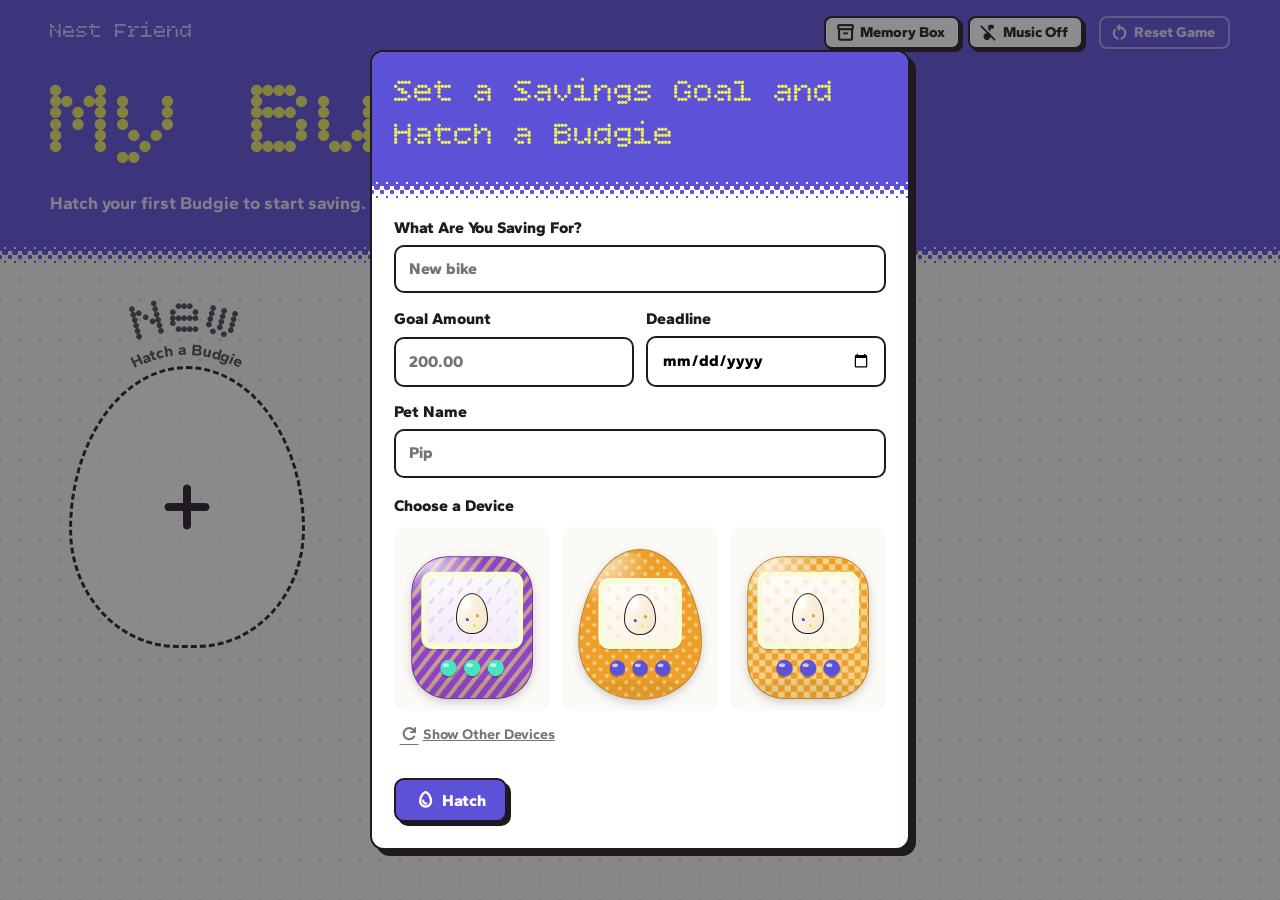
==== index.html @ 58419310 "Dot-themed gallery: halftone bands, curved card titles, receipt journal - Dot-grid paper background " ====
<!DOCTYPE html>
<html lang="en">
<head>
  <meta charset="UTF-8">
  <meta name="viewport" content="width=device-width, initial-scale=1.0">
  <title>Budgies</title>
  <link rel="icon" href="assets/favicon.svg" type="image/svg+xml">
  <link rel="preconnect" href="https://fonts.googleapis.com">
  <link rel="preconnect" href="https://fonts.gstatic.com" crossorigin>
  <link href="https://fonts.googleapis.com/css2?family=Bitcount+Single:wght@400..800&family=Gantari:wght@400..800&display=swap" rel="stylesheet">
  <link href="https://fonts.googleapis.com/css2?family=Material+Symbols+Rounded:opsz,wght,FILL,GRAD@20..48,400..700,0..1,0&display=block" rel="stylesheet">
  <link rel="stylesheet" href="css/styles.css?v=20261009p">
</head>
<body class="page-gallery">
  <header class="topbar">
    <a class="brand" href="index.html">Nest Friend</a>
    <div class="topbar-actions">
      <button type="button" class="pill-btn" id="memory-box-open"><span class="icon" aria-hidden="true">inventory_2</span>Memory Box</button>
      <button type="button" class="pill-btn music-toggle" id="music-toggle" aria-pressed="false" title="Turn the background music on"><span class="icon" aria-hidden="true">music_off</span>Music Off</button>
      <button type="button" class="pill-btn pill-danger" data-reset-game><span class="icon" aria-hidden="true">restart_alt</span>Reset Game</button>
    </div>
  </header>

  <main class="gallery-shell">
    <div class="gallery-head">
      <h1>My Budgies</h1>
      <p class="gallery-summary" id="gallery-summary"></p>
    </div>
    <div class="nestie-grid" id="nestie-grid"></div>
  </main>

  <div class="modal" id="onboard-modal" hidden>
    <div class="modal-card" role="dialog" aria-modal="true" aria-labelledby="onboard-title">
      <button type="button" class="modal-close" data-close="onboard-modal" id="onboard-close" aria-label="Close"><span class="icon" aria-hidden="true">close</span></button>
      <h2 id="onboard-title">Set a Savings Goal and Hatch a Budgie</h2>

      <form id="onboard-form" class="entry-form" novalidate>
        <label>What Are You Saving For?
          <input type="text" name="goal" maxlength="60" placeholder="New bike" autocomplete="off">
        </label>
        <div class="field-pair">
          <label>Goal Amount
            <input type="number" name="target" min="1" step="0.01" placeholder="200.00">
          </label>
          <label>Deadline
            <input type="date" name="deadline">
          </label>
        </div>
        <label>Pet Name
          <input type="text" name="petName" maxlength="18" placeholder="Pip" autocomplete="off">
        </label>
      </form>

      <p class="field-label">Choose a Device</p>
      <div class="device-choices" id="device-choices" role="listbox" aria-label="Device choices"></div>
      <button type="button" class="link-btn" id="reroll-devices"><span class="icon" aria-hidden="true">refresh</span>Show Other Devices</button>

      <p class="modal-error" id="onboard-error" aria-live="polite"></p>
      <button type="button" class="btn btn-primary" id="hatch-btn"><span class="icon" aria-hidden="true">egg</span>Hatch</button>
    </div>
  </div>

  <div class="hatch-overlay" id="hatch-overlay" hidden>
    <div class="hatch-device" id="hatch-device"></div>
    <p id="hatch-text">The egg is starting to hatch...</p>
  </div>

  <div class="modal" id="memory-modal" hidden>
    <div class="modal-card memory-card wide" role="dialog" aria-modal="true" aria-labelledby="memory-title">
      <button type="button" class="modal-close" data-close="memory-modal" aria-label="Close memory box"><span class="icon" aria-hidden="true">close</span></button>
      <h2 id="memory-title">Memory Box</h2>
      <div class="memory-grid" id="memory-grid"></div>
    </div>
  </div>

  <script src="js/device.js?v=20261008m"></script>
  <script src="js/storage.js?v=20261008m"></script>
  <script src="js/finance.js?v=20261007b"></script>
  <script src="js/creature.js?v=20261008m"></script>
  <script src="js/gallery.js?v=20261009x"></script>
  <script src="js/music.js?v=20261008q"></script>
</body>
</html>
---- css/styles.css ----
:root {
  /* Colors follow the Slicko-8 palette the device shells use. */
  --ink: #1e1a20;
  --ink-soft: #4a4550;
  --muted: #77717c;
  --paper: #f4f3ee;
  --card: #ffffff;
  --cream: #fbfaf6;
  --teal: #4ae3bf;
  --teal-soft: #c9f6ea;
  --sun-soft: #f4f5b8;
  --blue: #5d51d7;
  --blue-deep: #4136a8;
  --sun: #e8ea60;
  --tangerine: #ed9f2a;
  --mint: #4ae3bf;
  --sky: #8f43c6;
  --sky-soft: #e4d4f2;
  --danger: #d6304a;
  --shadow: rgba(30, 26, 32, 0.16);
  --radius: 12px;
  --line: 2px;
  --lift: 4px;
  --font-display: "Bitcount Single", "Courier New", monospace;
  --font-body: "Gantari", "Segoe UI", system-ui, sans-serif;
  --font-pixel: var(--font-display);
  --page: var(--paper);
}

*, *::before, *::after { box-sizing: border-box; }
html { scroll-behavior: smooth; }
body {
  margin: 0;
  min-height: 100vh;
  font-family: var(--font-body);
  color: var(--ink);
  line-height: 1.5;
  overflow-x: hidden;
  overflow-x: clip;
  background-color: var(--page);
  /* Dot-grid paper, inked faintly in the indigo. */
  background-image: radial-gradient(circle, rgba(93, 81, 215, 0.2) 1.3px, transparent 1.8px);
  background-size: 20px 20px;
  background-position: 10px 10px;
}
img, svg { max-width: 100%; display: block; }
a { color: var(--blue-deep); }
/* Bitcount Single stays at its regular weight everywhere; heavier weights blur its dots together. */
h1, h2, .brand {
  font-family: var(--font-display);
  font-weight: 400;
  line-height: 1.15;
  margin: 0 0 0.5rem;
}
h3 { font-weight: 800; line-height: 1.2; margin: 0 0 0.5rem; }
h1 { font-size: clamp(3.4rem, 10vw, 7rem); line-height: 1; }
h2 { font-size: clamp(1.6rem, 3.4vw, 2.1rem); }
p { margin: 0 0 1rem; }

/* Top bar */
.topbar {
  display: flex;
  align-items: center;
  justify-content: space-between;
  gap: 0.75rem;
  padding: 1rem clamp(1rem, 4vw, 2.5rem);
}
/* Material Symbols, sized to sit inline with the text around them. */
.icon {
  font-family: "Material Symbols Rounded";
  font-weight: normal;
  font-style: normal;
  font-size: 1.3em;
  line-height: 1;
  display: inline-block;
  letter-spacing: normal;
  text-transform: none;
  white-space: nowrap;
  direction: ltr;
  font-feature-settings: "liga";
  -webkit-font-smoothing: antialiased;
  font-variation-settings: "FILL" 0, "wght" 600, "GRAD" 0, "opsz" 24;
  flex: none;
}
.brand {
  margin: 0;
  font-size: 2rem;
  text-decoration: none;
  color: var(--ink);
}
.topbar-actions { display: flex; flex-wrap: wrap; gap: 0.5rem; justify-content: flex-end; }
.back-link {
  display: inline-flex;
  align-items: center;
  gap: 0.35rem;
  font-weight: 700;
  font-size: 0.95rem;
  color: var(--ink);
  text-decoration: none;
  padding: 0.35rem 0.85rem 0.35rem 0.55rem;
  background: var(--card);
  border: var(--line) solid var(--ink);
  border-radius: 8px;
  box-shadow: 3px 3px 0 var(--ink);
  transition: transform 0.12s ease, box-shadow 0.12s ease;
}
.back-link:hover { transform: translate(-1px, -1px); box-shadow: 4px 4px 0 var(--ink); }

/* Buttons */
.btn, .pill-btn {
  display: inline-flex;
  align-items: center;
  justify-content: center;
  gap: 0.4rem;
  border: var(--line) solid var(--ink);
  border-radius: 10px;
  font-family: var(--font-body);
  font-weight: 800;
  cursor: pointer;
  text-decoration: none;
  color: var(--ink);
  background: var(--card);
  transition: transform 0.12s ease, box-shadow 0.12s ease;
}
.btn { padding: 0.6rem 1.2rem; font-size: 1.02rem; box-shadow: var(--lift) var(--lift) 0 var(--ink); }
.btn:hover:not(:disabled) { transform: translate(-1px, -1px); box-shadow: calc(var(--lift) + 1px) calc(var(--lift) + 1px) 0 var(--ink); }
.btn:active:not(:disabled) { transform: translate(3px, 3px); box-shadow: 1px 1px 0 var(--ink); }
.btn:disabled { opacity: 0.45; cursor: not-allowed; }
.btn-primary { background: var(--blue); color: #fff; }
.btn-sun { background: var(--sun); }
.btn-soft { background: var(--card); }
.pill-btn { gap: 0.3rem; padding: 0.3rem 0.8rem 0.3rem 0.6rem; font-size: 0.92rem; border-radius: 8px; box-shadow: 3px 3px 0 var(--ink); }
.pill-btn:hover { transform: translate(-1px, -1px); box-shadow: 4px 4px 0 var(--ink); }
.pill-btn:active { transform: translate(2px, 2px); box-shadow: 1px 1px 0 var(--ink); }
.pill-btn[aria-pressed="true"] { background: var(--mint); }
.pill-danger { color: #b0213a; }
.link-btn {
  display: inline-flex;
  align-items: center;
  gap: 0.25rem;
  margin-top: 0.4rem;
  border: none;
  background: none;
  color: var(--muted);
  font: 700 0.9rem var(--font-body);
  text-decoration: underline;
  cursor: pointer;
}
.eyebrow {
  font-family: var(--font-pixel);
  font-weight: 400;
  font-size: 1.05rem;
  letter-spacing: 0.02em;
  color: var(--blue-deep);
  margin-bottom: 0.1rem;
}
.muted { color: var(--muted); }

.visually-hidden {
  position: absolute;
  width: 1px;
  height: 1px;
  margin: -1px;
  overflow: hidden;
  clip: rect(0 0 0 0);
  white-space: nowrap;
}

/* Panels */
.panel {
  background: var(--card);
  border: var(--line) solid var(--ink);
  border-radius: var(--radius);
  box-shadow: var(--lift) var(--lift) 0 var(--ink);
  padding: 1rem 1.1rem;
}

/* Modals */
.modal {
  position: fixed;
  inset: 0;
  z-index: 50;
  display: grid;
  place-items: center;
  padding: 1rem;
  background: rgba(30, 26, 32, 0.5);
}
.modal[hidden] { display: none !important; }
.modal-card {
  width: min(540px, 100%);
  background: var(--card);
  border: var(--line) solid var(--ink);
  border-radius: calc(var(--radius) + 2px);
  padding: 1.5rem 1.35rem 1.6rem;
  box-shadow: 6px 6px 0 var(--ink);
  position: relative;
  max-height: min(92vh, 900px);
  overflow: auto;
  animation: panel-in 0.3s cubic-bezier(.2, .8, .2, 1) both;
}
.modal-card.wide { width: min(780px, 100%); }
.modal-close {
  position: absolute;
  top: 1.3rem;
  right: 1.1rem;
  display: grid;
  place-items: center;
  width: 2.2rem;
  height: 2.2rem;
  padding: 0;
  border: var(--line) solid var(--ink);
  background: var(--card);
  color: var(--ink);
  border-radius: 8px;
  box-shadow: 2px 2px 0 var(--ink);
  cursor: pointer;
}
/* Every dialog opens on an indigo title band, like the gallery and the pet card. */
.modal-card > h2 {
  margin: -1.5rem -1.35rem 1.2rem;
  padding: 1.2rem 3.9rem 1.15rem 1.35rem;
  background: var(--blue);
  color: var(--sun);
  line-height: 1.3;
  position: relative;
  margin-bottom: 2.4rem;
}
.growth-card > h2 { padding-left: 3.9rem; }
.modal-error { min-height: 1.25rem; color: var(--danger); font-weight: 800; margin: 0.25rem 0; }
.modal-copy { color: var(--ink-soft); }
.field-label { display: block; font-weight: 800; margin: 0.5rem 0 0.6rem; }

/* Forms */
.entry-form { display: grid; gap: 0.85rem; margin-bottom: 1rem; }
.entry-form label { display: grid; gap: 0.3rem; font-weight: 800; }
.entry-form input {
  width: 100%;
  border: var(--line) solid var(--ink);
  border-radius: 10px;
  padding: 0.65rem 0.85rem;
  font: inherit;
  background: #fff;
}
.entry-form input:focus { outline: none; box-shadow: 3px 3px 0 var(--blue); }
.field-pair { display: grid; grid-template-columns: 1fr 1fr; gap: 0.75rem; }
.tab-row { display: flex; gap: 0.5rem; margin-bottom: 1rem; }
.tab {
  display: inline-flex;
  align-items: center;
  gap: 0.25rem;
  border: var(--line) solid var(--ink);
  border-radius: 8px;
  padding: 0.35rem 0.95rem;
  background: var(--card);
  font: 800 0.95rem var(--font-body);
  cursor: pointer;
}
.tab.is-active { background: var(--sun); box-shadow: 3px 3px 0 var(--ink); }
.tab-panel[hidden] { display: none !important; }

/* Device */
.device {
  position: relative;
  width: 100%;
  aspect-ratio: 300 / 360;
  container-type: inline-size;
}
.device-shell {
  position: absolute;
  inset: 0;
  width: 100%;
  height: 100%;
  overflow: visible;
  filter: drop-shadow(0 2.5cqw 3cqw rgba(30, 26, 32, 0.2));
}
.device-screen {
  position: absolute;
  overflow: hidden;
  border-radius: 4cqw;
  box-shadow: inset 0 1.2cqw 2.4cqw rgba(30, 26, 32, 0.28), inset 0 -0.6cqw 1.2cqw rgba(255, 255, 255, 0.4);
  background: #dff3d2;
}
.device-btn {
  position: absolute;
  border: none;
  border-radius: 50%;
  background: transparent;
  cursor: pointer;
  padding: 0;
}
.device-btn:hover:not(:disabled) { background: rgba(255, 255, 255, 0.25); }
.device-btn:active:not(:disabled) { background: rgba(30, 26, 32, 0.22); transform: translateY(1.2cqw); }
.device-btn:focus-visible { outline: 4px solid var(--ink); outline-offset: 2px; }
.device-btn:disabled { background: rgba(255, 255, 255, 0.5); cursor: not-allowed; }
.device-btn-label {
  position: absolute;
  transform: translateX(-50%);
  font: 400 3.2cqw var(--font-pixel);
  line-height: 1;
  text-transform: uppercase;
  color: #fff;
  text-shadow:
    0.5cqw 0 0 var(--ink), -0.5cqw 0 0 var(--ink), 0 0.5cqw 0 var(--ink), 0 -0.5cqw 0 var(--ink),
    0.4cqw 0.4cqw 0 var(--ink), -0.4cqw 0.4cqw 0 var(--ink), 0.4cqw -0.4cqw 0 var(--ink), -0.4cqw -0.4cqw 0 var(--ink);
  white-space: nowrap;
  pointer-events: none;
}
.device-btn:disabled + .device-btn-label { opacity: 0.45; }

/* LCD screen */
.lcd {
  position: absolute;
  inset: 0;
  font-family: var(--font-pixel);
  color: var(--ink);
}
.lcd::after {
  content: "";
  position: absolute;
  inset: 0;
  pointer-events: none;
  background: linear-gradient(160deg, rgba(255, 255, 255, 0.45), transparent 40%);
}
.lcd-scene {
  position: absolute;
  inset: 0;
  background: linear-gradient(180deg, var(--screen-top), var(--screen-bottom));
  transition: filter 0.4s ease;
}
.lcd-motif {
  position: absolute;
  inset: 0;
  background: var(--screen-motif) 0 0 / 14cqw 14cqw repeat;
  -webkit-mask-image: linear-gradient(150deg, #000 10%, rgba(0, 0, 0, 0.25) 90%);
  mask-image: linear-gradient(150deg, #000 10%, rgba(0, 0, 0, 0.25) 90%);
  animation: lcd-drift 9s linear infinite;
}
@keyframes lcd-drift { to { background-position: 14cqw 14cqw; } }
@media (prefers-reduced-motion: reduce) { .lcd-motif { animation: none; } }
.lcd-status {
  position: absolute;
  z-index: 2;
  left: 4%;
  right: 4%;
  top: 4%;
  display: flex;
  justify-content: space-between;
  align-items: center;
  font-size: 4.6cqw;
  line-height: 1;
}
.lcd-hearts { display: flex; gap: 1cqw; }
.lcd-heart { width: 6cqw; height: auto; fill: rgba(255, 255, 255, 0.6); stroke: var(--ink); stroke-width: 1.4; }
.lcd-heart.is-full { fill: #ff5a4f; }
.lcd-percent { background: rgba(255, 255, 255, 0.75); border-radius: 1.5cqw; padding: 0.6cqw 1.4cqw; }
.lcd-pet {
  position: absolute;
  z-index: 1;
  left: 50%;
  bottom: 3%;
  width: 54%;
  transform: translateX(-50%);
}
.lcd-pet .creature { animation: lcd-bob 2.6s ease-in-out infinite; }
.mood-okay .lcd-scene { filter: saturate(0.85); }
.mood-hungry .lcd-scene { filter: saturate(0.5) brightness(0.92); }
.mood-dead .lcd-scene { filter: grayscale(1) brightness(0.85); }

.lcd-egg-shape {
  position: absolute;
  left: 50%;
  bottom: 14%;
  width: 24cqw;
  height: 30cqw;
  margin-left: -12cqw;
  border: 0.9cqw solid var(--ink);
  border-radius: 50% 50% 46% 46% / 62% 62% 38% 38%;
  background:
    radial-gradient(ellipse at 30% 22%, rgba(255, 255, 255, 0.9) 0 8%, transparent 25%),
    radial-gradient(circle at 68% 56%, var(--tangerine) 0 5%, transparent 6%),
    radial-gradient(circle at 34% 66%, var(--sky) 0 4.5%, transparent 5.5%),
    radial-gradient(circle at 58% 80%, var(--sun) 0 4%, transparent 5%),
    linear-gradient(110deg, #fffaf0, #f3e6c8);
  transform-origin: 50% 90%;
}
.lcd-egg-shape.is-shaking { animation: egg-shake 0.35s ease-in-out infinite; }
.lcd-egg-shape.is-cracking { animation: egg-pop 0.5s ease forwards; }

/* Creature */
.creature {
  width: 100%;
  height: auto;
  transform-origin: 50% 85%;
}
.creature.age-baby { scale: .82; }
.creature.age-teen { scale: .92; }
.creature.age-adult { scale: 1; }
.creature.age-elderly { scale: 1.04; }
.creature-shadow { fill: rgba(30, 26, 32, 0.18); }
.rest-face { opacity: 0; transition: opacity .15s ease; }
.creature-wrap.is-happy .creature { animation: creature-bounce 0.7s ease; }
.creature-wrap.care-feed .creature { animation: care-nibble .8s ease-in-out !important; }
.creature-wrap.care-play .creature { animation: care-play .85s cubic-bezier(.2,.8,.3,1) !important; }
.creature-wrap.is-hungry .creature { filter: saturate(0.7); }
.creature-wrap.is-dead .creature,
.growth-reveal.is-dead .creature { filter: grayscale(1) opacity(0.75); transform: rotate(-14deg) translateY(10px); animation: none; }
.creature-wrap.is-dead .creature-face,
.growth-reveal.is-dead .creature-face { opacity: 0; }
.creature-wrap.is-dead .rest-face,
.growth-reveal.is-dead .rest-face { opacity: 1; }
.creature-wrap.is-dead .rest-face text,
.growth-reveal.is-dead .rest-face text { display: none; }
.growth-card { text-align: center; }
.growth-reveal { width: min(240px, 66vw); margin: 0 auto; animation: growth-pop .8s cubic-bezier(.2,.9,.3,1.2); }

/* Halftone edge: indigo bands break up into shrinking dots instead of ending on a hard rule.
   Each row is one background layer; alternate rows shift half a cell like a print screen. */
.page-gallery .gallery-head::after,
.pet-card-head::after,
.modal-card > h2::after,
.species-heading::after {
  content: "";
  position: absolute;
  left: 0;
  right: 0;
  top: calc(100% - 5px);
  height: 30px;
  pointer-events: none;
  background:
    radial-gradient(circle, var(--blue) 5.6px, transparent 6px) 0 0 / 10px 10px repeat-x,
    radial-gradient(circle, var(--blue) 4.1px, transparent 4.5px) 5px 5px / 10px 10px repeat-x,
    radial-gradient(circle, var(--blue) 3px, transparent 3.4px) 0 10px / 10px 10px repeat-x,
    radial-gradient(circle, var(--blue) 2px, transparent 2.4px) 5px 15px / 10px 10px repeat-x,
    radial-gradient(circle, var(--blue) 1.1px, transparent 1.5px) 0 20px / 10px 10px repeat-x;
}
.page-gallery .gallery-head::after { left: calc(50% - 50vw); right: calc(50% - 50vw); }

/* Gallery */
/* The gallery opens on an indigo header band: the top bar and the page title, full width. */
/* The top bar shares the content column, so the brand, the title and the first card line up. */
.page-gallery .topbar {
  background: var(--blue);
  padding: 1rem max(1rem, calc((100% - 1180px) / 2)) 0.5rem;
}
.page-gallery .brand { font-size: 1.35rem; color: rgba(255, 255, 255, 0.72); }
/* Reset is destructive, so it sits apart and stays quiet until hovered. */
.page-gallery .pill-danger {
  margin-left: 0.5rem;
  background: transparent;
  color: rgba(255, 255, 255, 0.78);
  border-color: rgba(255, 255, 255, 0.45);
  box-shadow: none;
}
.page-gallery .pill-danger:hover { background: var(--danger); color: #fff; border-color: var(--ink); box-shadow: 3px 3px 0 var(--ink); }
.page-gallery .gallery-shell { padding-top: 0; }
.page-gallery .gallery-head {
  padding: 0.75rem 0 1.6rem;
  margin-bottom: 2.75rem;
  position: relative;
  isolation: isolate;
}
.page-gallery .gallery-head::before {
  content: "";
  position: absolute;
  inset: -1px calc(50% - 50vw) 0;
  z-index: -1;
  background: var(--blue);
}
.page-gallery .gallery-head h1 { color: var(--sun); }
.gallery-shell { width: min(1180px, calc(100% - 2rem)); margin: 0 auto; padding: 0.5rem 0 4rem; }
.gallery-head { display: flex; align-items: end; justify-content: space-between; gap: 1rem; flex-wrap: wrap; margin-bottom: 1.5rem; }
.gallery-head h1 { margin: 0; }
.page-gallery .gallery-head { flex-direction: column; align-items: start; gap: 0.6rem; }
.gallery-summary { margin: 0; font-size: 1.1rem; font-weight: 700; color: rgba(255, 255, 255, 0.85); }
.gallery-summary:empty { display: none; }
.nestie-grid {
  display: grid;
  grid-template-columns: repeat(auto-fill, minmax(230px, 1fr));
  gap: 2.5rem 1.75rem;
  align-items: start;
}
.nestie-card {
  display: grid;
  justify-items: center;
  padding: 0 7%;
  text-decoration: none;
  color: inherit;
  min-width: 0;
  grid-template-columns: minmax(0, 1fr);
}
.nestie-card .device { transition: transform 0.2s ease; }
.nestie-card:hover .device, .nestie-card:focus-visible .device { transform: translateY(-6px); }
.nestie-card:focus-visible { outline: none; }
/* Title and device share one width, inset a little so neighbouring titles don't touch. */
.nestie-card .device { width: 100%; }
/* Same curved title as the pet page, tucked down onto the device's top edge. */
.nestie-title { width: 100%; height: auto; overflow: visible; margin-bottom: -3%; position: relative; z-index: 1; transition: transform 0.2s ease; }
.nestie-card:hover .nestie-title, .nestie-card:focus-visible .nestie-title { transform: translateY(-6px); }
.nestie-card:focus-visible .pet-title-name { fill: var(--blue); }
/* A dead pet's device turns grey and tips over; the screen inside already shows the pet at rest. */
.nestie-card.is-dead .device { filter: grayscale(1); transform: rotate(-8deg); }
.nestie-card.is-dead:hover .device, .nestie-card.is-dead:focus-visible .device { transform: translateY(-6px) rotate(-8deg); }
.nestie-card.is-dead .pet-title-name, .nestie-card.is-dead .pet-title-goal { fill: var(--muted); }
/* Cards are smaller than the pet page, so the goal line needs a bigger size to stay readable. */
.nestie-title .pet-title-goal { font-size: 20px; }
.nestie-new .nestie-title { margin-bottom: 3%; }
.nestie-new {
  display: grid;
  justify-items: center;
  align-content: start;
  border: none;
  background: none;
  cursor: pointer;
  font: inherit;
  color: var(--ink);
  padding: 0 7%;
  min-width: 0;
  grid-template-columns: minmax(0, 1fr);
}
.nestie-new-shape {
  width: 100%;
  aspect-ratio: 300 / 360;
  display: grid;
  place-items: center;
  border: 3px dashed var(--ink);
  border-radius: 50% 50% 46% 46% / 58% 58% 42% 42%;
  background: rgba(255, 255, 255, 0.5);
  transition: transform 0.2s ease, background 0.2s ease;
}
.nestie-new-shape .icon { font-size: clamp(3rem, 9vw, 4.5rem); }
.nestie-new:hover .nestie-new-shape { transform: translateY(-6px); background: #fff; }
.nestie-new:hover .nestie-title { transform: translateY(-6px); }
.nestie-new .pet-title-name { fill: var(--ink-soft); }
.nestie-new:focus-visible { outline: none; }
.nestie-new:focus-visible .nestie-new-shape { border-color: var(--blue); background: #fff; }

/* Device chooser */
.device-choices { display: grid; grid-template-columns: repeat(3, 1fr); gap: 0.75rem; margin-bottom: 0.4rem; }
.device-choice {
  border: var(--line) solid transparent;
  border-radius: var(--radius);
  background: var(--cream);
  padding: 0.6rem 0.5rem 0.4rem;
  cursor: pointer;
  transition: transform 0.15s ease, box-shadow 0.15s ease;
}
.device-choice:hover { transform: translateY(-3px); }
.device-choice.is-selected { border-color: var(--ink); background: #fff; box-shadow: var(--lift) var(--lift) 0 var(--ink); transform: translate(-2px, -2px); }

/* Hatch */
.hatch-overlay {
  position: fixed;
  inset: 0;
  z-index: 60;
  display: grid;
  place-content: center;
  justify-items: center;
  gap: 1.2rem;
  background: var(--blue);
  color: var(--sun);
  text-align: center;
  font-family: var(--font-display);
  font-weight: 400;
  font-size: 2.3rem;
}
.hatch-overlay[hidden] { display: none !important; }
.hatch-device { width: min(320px, 72vw); animation: panel-in 0.4s cubic-bezier(.2, .8, .2, 1) both; }

/* Pet page */
.pet-layout {
  display: grid;
  grid-template-columns: 1fr 1fr;
  min-height: 100vh;
  align-items: start;
}
.pet-stage {
  position: sticky;
  top: 0;
  height: 100vh;
  height: 100dvh;
  display: flex;
  flex-direction: column;
  align-items: center;
  justify-content: center;
  padding: 3.5rem 1rem 1rem;
}
.pet-stage .back-link { position: absolute; top: 1rem; left: 1rem; }
#device-host { width: min(100%, calc((100dvh - 4.5rem) / 1.48)); }
.pet-title { width: 100%; height: auto; overflow: visible; margin-bottom: -3%; position: relative; z-index: 1; }
.pet-title-name { font: 400 72px var(--font-display); fill: var(--ink); }
.pet-title-goal { font: 700 14px var(--font-body); fill: var(--ink-soft); }
.pet-info {
  display: grid;
  align-content: center;
  gap: 1.1rem;
  width: min(640px, 100%);
  min-height: 100vh;
  min-height: 100dvh;
  padding: 2rem clamp(1rem, 3vw, 2.5rem);
}
/* Pet card: every detail about the pet in one panel, split into ruled sections. */
.pet-card { padding: 0; overflow: hidden; }
.pet-card-head {
  display: flex;
  align-items: center;
  justify-content: space-between;
  gap: 0.75rem;
  padding: 1rem 1.25rem;
  background: var(--blue);
  position: relative;
  margin-bottom: 26px;
}
.pet-card-head .eyebrow { margin: 0; font-size: 2.1rem; line-height: 1.1; color: var(--sun); }
.pet-card-meta { margin: 0.15rem 0 0; font-size: 0.9rem; font-weight: 600; color: rgba(255, 255, 255, 0.82); }
.pet-card-section { padding: 1.1rem 1.25rem 1.2rem; }
.pet-card-section + .pet-card-section { border-top: 1px solid rgba(30, 26, 32, 0.14); }
.section-label {
  margin: 0 0 0.45rem;
  font: 800 0.78rem var(--font-body);
  letter-spacing: 0.08em;
  text-transform: uppercase;
  color: var(--muted);
}
.goal-amount { margin: 0 0 0.75rem; font-weight: 700; color: var(--muted); }
.goal-amount strong { font: 400 4rem var(--font-display); line-height: 1; color: var(--ink); margin-right: 0.25rem; }
.xp-track {
  height: 20px;
  border: var(--line) solid var(--ink);
  border-radius: 6px;
  background: #fff;
  overflow: hidden;
}
.xp-fill {
  height: 100%;
  width: 0%;
  background: var(--tangerine);
  transition: width 0.6s ease;
}
.goal-deadline { margin: 0.6rem 0 0; font-weight: 600; color: var(--ink-soft); }
.meter-top { display: flex; justify-content: space-between; align-items: baseline; margin-bottom: 0.45rem; }
.meter-top .section-label { margin: 0; }
.meter-top > span { font: 400 2.2rem var(--font-display); line-height: 1; }
.meter-track { height: 14px; border: var(--line) solid var(--ink); border-radius: 6px; background: #fff; overflow: hidden; }
.meter-fill { height: 100%; width: 0%; background: var(--teal); transition: width 0.45s ease; }
.meter-fill.is-low { background: var(--danger); }
.meter-hint { margin: 0.55rem 0 0; font-weight: 600; color: var(--ink-soft); }
.meter-hint:empty { display: none; }
.care-feedback { margin: 0; padding: 0.7rem 1.25rem; font-weight: 800; background: var(--sun); border-bottom: var(--line) solid var(--ink); }
.care-feedback:empty { display: none; }
.rail-actions { display: grid; grid-template-columns: 1fr; gap: 0.75rem; margin-top: 1rem; }
.rail-actions[hidden] { display: none !important; }
.entry-list { list-style: none; margin: 0; padding: 0; display: grid; gap: 0.5rem; }
.entry-list li {
  display: flex;
  justify-content: space-between;
  align-items: center;
  gap: 0.75rem;
  background: #fff;
  border: var(--line) solid var(--ink);
  border-radius: 10px;
  padding: 0.5rem 0.5rem 0.5rem 0.8rem;
  font-weight: 700;
}
/* Inside the pet card the journal is a receipt slip: scalloped top and bottom edges,
   and a dot leader running from each item to its amount. */
.journal .entry-list {
  gap: 0;
  max-height: 340px;
  overflow-y: auto;
  padding: 0.9rem 0.9rem 1rem;
  background: var(--sun-soft);
  -webkit-mask: radial-gradient(circle 5px at 6px 0, #0000 98%, #000) top / 12px 51% repeat-x,
                radial-gradient(circle 5px at 6px 100%, #0000 98%, #000) bottom / 12px 51% repeat-x;
          mask: radial-gradient(circle 5px at 6px 0, #0000 98%, #000) top / 12px 51% repeat-x,
                radial-gradient(circle 5px at 6px 100%, #0000 98%, #000) bottom / 12px 51% repeat-x;
}
.journal .entry-list li { border: none; border-radius: 0; background: none; padding: 0.55rem 0; align-items: baseline; }
.journal .entry-list li + li { border-top: none; }
.journal .entry-meta { flex: 0 1 auto; order: 1; }
.journal .entry-list li::after {
  content: "";
  order: 2;
  flex: 1 1 1.5rem;
  min-width: 1.5rem;
  height: 3px;
  align-self: center;
  margin-top: -1.1rem;
  background: radial-gradient(circle, var(--ink-soft) 1.2px, transparent 1.6px) left center / 7px 3px repeat-x;
  opacity: 0.6;
}
.journal .entry-amount { order: 3; }
.journal .btn-remove { order: 4; align-self: center; }
.journal .entry-list li.entry-empty { border: none; padding: 0.25rem 0; }
.journal .entry-list li.entry-empty::after { content: none; }
.entry-meta { display: grid; gap: 0.05rem; flex: 1; min-width: 0; }
.entry-meta span:first-child { overflow: hidden; text-overflow: ellipsis; white-space: nowrap; }
.entry-date { font-size: 0.82rem; font-weight: 700; color: var(--muted); }
.entry-amount { font-weight: 800; font-size: 1.05rem; font-variant-numeric: tabular-nums; color: #138a68; white-space: nowrap; }
.entry-amount.out { color: var(--danger); }
.btn-remove {
  border: none;
  background: transparent;
  color: var(--muted);
  font: 800 1.2rem var(--font-body);
  padding: 0 0.35rem;
  cursor: pointer;
}
.btn-remove:disabled { opacity: 0.3; cursor: not-allowed; }
.entry-list li.entry-empty { color: var(--muted); justify-content: flex-start; border-style: dashed; }
#revive-deadline-wrap[hidden] { display: none; }

/* Memory Box */
.memory-card { max-height: 88vh; overflow: hidden; display: flex; flex-direction: column; }
.memory-grid { display: grid; gap: 1rem; min-height: 0; overflow-y: auto; padding: 0 0.5rem 0.35rem 0; }
.memory-row { border-top: var(--line) dashed rgba(30, 26, 32, 0.2); padding-top: 0.8rem; }
.memory-row h3 { margin: 0 0 0.55rem; }
.memory-row:first-child { border-top: none; padding-top: 0; }
.memory-stages { display: grid; grid-template-columns: repeat(3, minmax(100px, 1fr)); gap: 0.65rem; }
.memory-slot { border: var(--line) solid var(--ink); border-radius: var(--radius); padding: 0.5rem; text-align: center; background: #fff; overflow: hidden; }
.memory-slot strong, .memory-slot small { display: block; }
.memory-slot small { color: var(--muted); font-weight: 700; }
.memory-portrait { height: 84px; display: grid; place-items: center; }
.memory-creature { width: 88px; }
.memory-slot.is-locked { background: var(--cream); border-style: dashed; }
/* Locked creatures show as a halftone silhouette. */
.memory-slot.is-locked .memory-creature {
  filter: brightness(0) opacity(0.3);
  -webkit-mask: radial-gradient(circle, #000 1.5px, transparent 1.9px) 0 0 / 5px 5px;
          mask: radial-gradient(circle, #000 1.5px, transparent 1.9px) 0 0 / 5px 5px;
}
/* Unlocked creatures are postage stamps: a perforated face over an offset ink copy of itself. */
.memory-slot.is-unlocked {
  --perf: radial-gradient(circle 4px at 6px 6px, #0000 96%, #000) -6px -6px / 12px 12px,
          linear-gradient(#000 0 0) 6px 6px / calc(100% - 12px) calc(100% - 12px) no-repeat;
  position: relative;
  isolation: isolate;
  border: none;
  background: none;
  overflow: visible;
  padding: 0.85rem 0.6rem 0.8rem;
}
.memory-slot.is-unlocked::before,
.memory-slot.is-unlocked::after {
  content: "";
  position: absolute;
  inset: 0;
  z-index: -1;
  -webkit-mask: var(--perf);
          mask: var(--perf);
}
.memory-slot.is-unlocked::before { background: var(--ink); transform: translate(3px, 3px); }
.memory-slot.is-unlocked::after {
  background: var(--sun-soft);
  box-shadow: inset 0 0 0 8px var(--sun-soft), inset 0 0 0 10px rgba(30, 26, 32, 0.25);
}
.past-device { width: 46px; flex: none; }

/* Animations */
@keyframes panel-in {
  from { opacity: 0; transform: translateY(12px); }
  to { opacity: 1; transform: none; }
}
@keyframes creature-bounce {
  0%, 100% { transform: translateY(0); }
  35% { transform: translateY(-14px) scale(1.04); }
}
@keyframes lcd-bob {
  0%, 100% { transform: translateY(0); }
  50% { transform: translateY(-4%); }
}
@keyframes egg-shake {
  0%, 100% { transform: rotate(-6deg); }
  50% { transform: rotate(6deg); }
}
@keyframes egg-pop {
  from { transform: scale(1); opacity: 1; }
  to { transform: scale(1.4); opacity: 0; }
}
@keyframes care-nibble { 0%,100%{transform:rotate(0)} 25%{transform:translateY(5px) rotate(-4deg)} 45%{transform:translateY(1px) rotate(4deg)} 65%{transform:translateY(5px) rotate(-3deg)} }
@keyframes care-play { 0%,100%{transform:translate(0,0) rotate(0)} 25%{transform:translate(-12px,-20px) rotate(-8deg)} 50%{transform:translate(10px,-32px) rotate(8deg)} 75%{transform:translate(-4px,-12px) rotate(-4deg)} }
@keyframes growth-pop { 0%{opacity:0;transform:scale(.35) rotate(-10deg);filter:brightness(2)} 70%{opacity:1;transform:scale(1.08) rotate(3deg)} 100%{transform:scale(1) rotate(0);filter:none} }

@media (max-width: 860px) {
  .pet-layout { grid-template-columns: 1fr; }
  .pet-stage { position: relative; height: auto; padding-top: 4.5rem; }
  #device-host { width: min(480px, 92vw); }
  .pet-info { margin: 0 auto; min-height: 0; padding-bottom: 3rem; }
}

@media (max-width: 560px) {
  .device-choices { gap: 0.4rem; }
  .device-choice { padding: 0.4rem 0.2rem 0.3rem; }
  .field-pair { grid-template-columns: 1fr; }
  .nestie-grid { grid-template-columns: repeat(2, minmax(0, 1fr)); gap: 1.5rem 0.9rem; }
  .memory-stages { grid-template-columns: repeat(2, minmax(90px, 1fr)); }
  .topbar { flex-wrap: wrap; }
}

@media (prefers-reduced-motion: reduce) {
  *, *::before, *::after {
    animation: none !important;
    transition: none !important;
  }
}
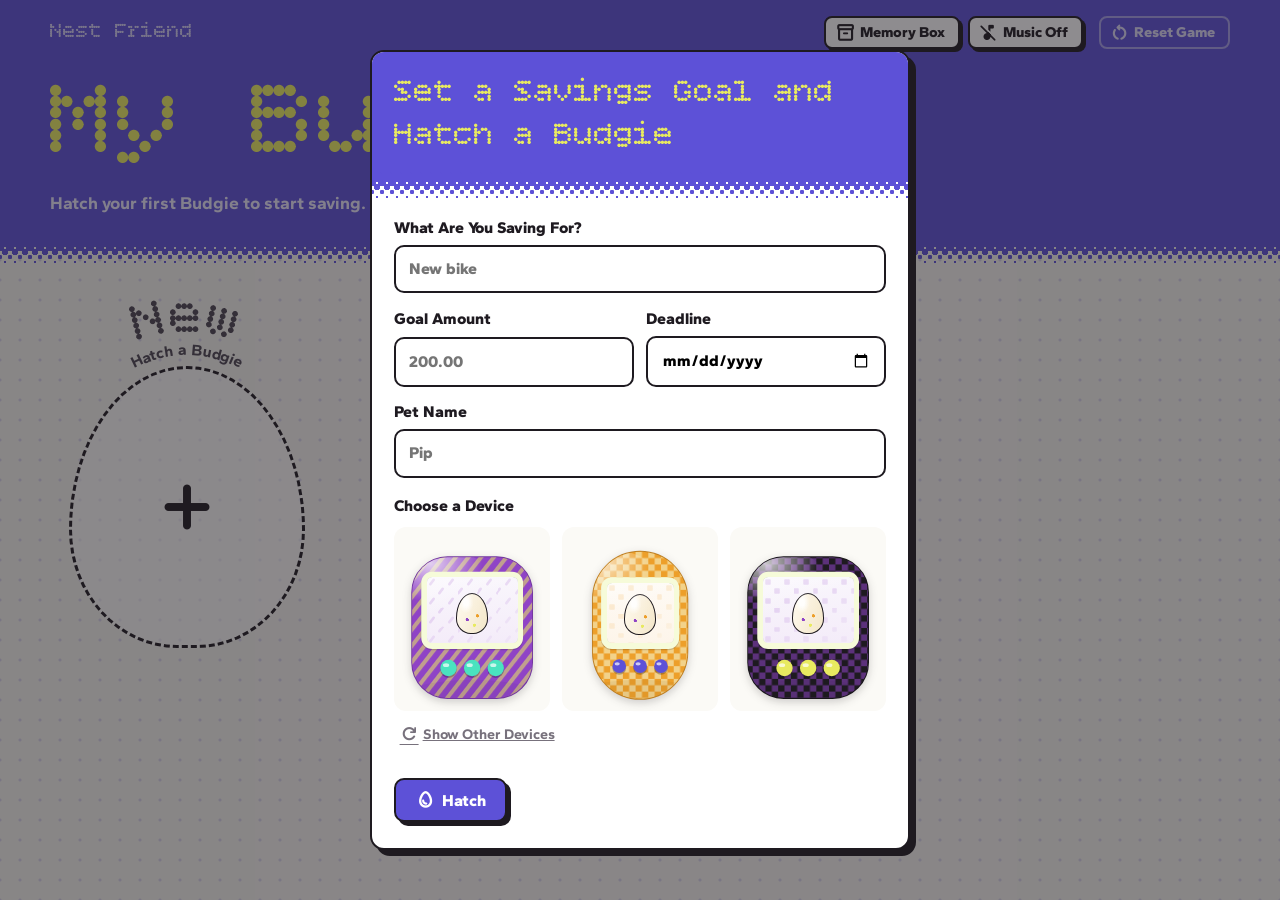
==== commit f2123fea: "Add ground shadows under gallery Budgies Place a short oval shadow under each device on the main pag" ====
--- a/index.html
+++ b/index.html
@@ -9,7 +9,7 @@
   <link rel="preconnect" href="https://fonts.gstatic.com" crossorigin>
   <link href="https://fonts.googleapis.com/css2?family=Bitcount+Single:wght@400..800&family=Gantari:wght@400..800&display=swap" rel="stylesheet">
   <link href="https://fonts.googleapis.com/css2?family=Material+Symbols+Rounded:opsz,wght,FILL,GRAD@20..48,400..700,0..1,0&display=block" rel="stylesheet">
-  <link rel="stylesheet" href="css/styles.css?v=20261009p">
+  <link rel="stylesheet" href="css/styles.css?v=20261009x">
 </head>
 <body class="page-gallery">
   <header class="topbar">
--- a/css/styles.css
+++ b/css/styles.css
@@ -488,11 +488,26 @@
   min-width: 0;
   grid-template-columns: minmax(0, 1fr);
 }
-.nestie-card .device { transition: transform 0.2s ease; }
+.nestie-card { position: relative; }
+.nestie-card .device { transition: transform 0.2s ease; width: 100%; position: relative; z-index: 1; }
 .nestie-card:hover .device, .nestie-card:focus-visible .device { transform: translateY(-6px); }
 .nestie-card:focus-visible { outline: none; }
-/* Title and device share one width, inset a little so neighbouring titles don't touch. */
-.nestie-card .device { width: 100%; }
+/* Flat oval under each Budgie, like a short ground shadow from overhead light. */
+.page-gallery .nestie-card::after {
+  content: "";
+  position: absolute;
+  left: 50%;
+  bottom: -4px;
+  z-index: 0;
+  width: 64%;
+  height: 22px;
+  transform: translateX(-50%);
+  border-radius: 50%;
+  background: rgba(30, 26, 32, 0.4);
+  filter: blur(3.5px);
+  pointer-events: none;
+}
+.page-gallery .nestie-card .device-shell { filter: none; }
 /* Same curved title as the pet page, tucked down onto the device's top edge. */
 .nestie-title { width: 100%; height: auto; overflow: visible; margin-bottom: -3%; position: relative; z-index: 1; transition: transform 0.2s ease; }
 .nestie-card:hover .nestie-title, .nestie-card:focus-visible .nestie-title { transform: translateY(-6px); }
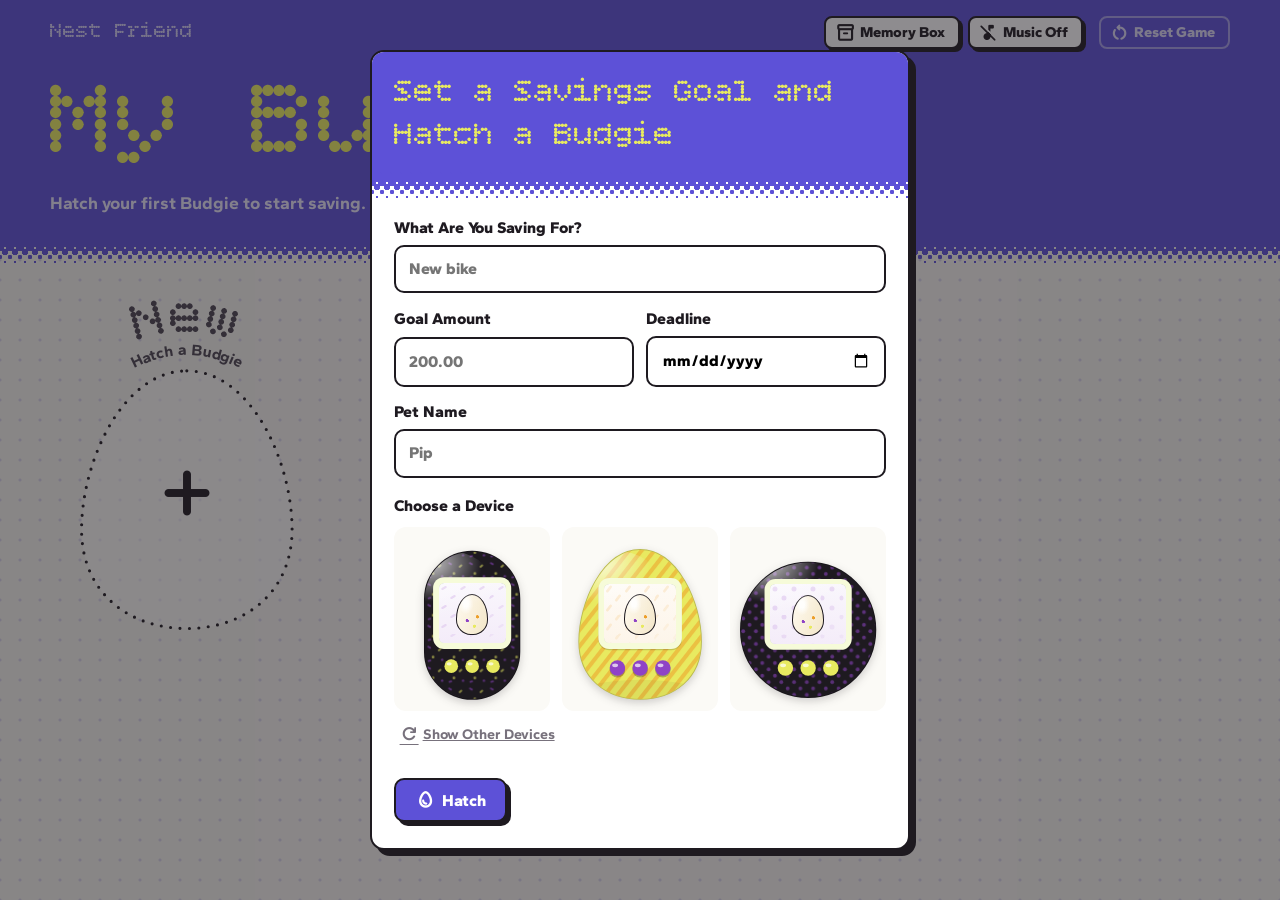
==== commit 899ff808: "Match new Budgie slot to real device size Draw the blank hatch slot with the egg device path and a d" ====
--- a/index.html
+++ b/index.html
@@ -9,7 +9,7 @@
   <link rel="preconnect" href="https://fonts.gstatic.com" crossorigin>
   <link href="https://fonts.googleapis.com/css2?family=Bitcount+Single:wght@400..800&family=Gantari:wght@400..800&display=swap" rel="stylesheet">
   <link href="https://fonts.googleapis.com/css2?family=Material+Symbols+Rounded:opsz,wght,FILL,GRAD@20..48,400..700,0..1,0&display=block" rel="stylesheet">
-  <link rel="stylesheet" href="css/styles.css?v=20261009x">
+  <link rel="stylesheet" href="css/styles.css?v=20261009z">
 </head>
 <body class="page-gallery">
   <header class="topbar">
@@ -77,7 +77,7 @@
   <script src="js/storage.js?v=20261008m"></script>
   <script src="js/finance.js?v=20261007b"></script>
   <script src="js/creature.js?v=20261008m"></script>
-  <script src="js/gallery.js?v=20261009x"></script>
+  <script src="js/gallery.js?v=20261009z"></script>
   <script src="js/music.js?v=20261008q"></script>
 </body>
 </html>
--- a/css/styles.css
+++ b/css/styles.css
@@ -518,7 +518,6 @@
 .nestie-card.is-dead .pet-title-name, .nestie-card.is-dead .pet-title-goal { fill: var(--muted); }
 /* Cards are smaller than the pet page, so the goal line needs a bigger size to stay readable. */
 .nestie-title .pet-title-goal { font-size: 20px; }
-.nestie-new .nestie-title { margin-bottom: 3%; }
 .nestie-new {
   display: grid;
   justify-items: center;
@@ -532,22 +531,27 @@
   min-width: 0;
   grid-template-columns: minmax(0, 1fr);
 }
-.nestie-new-shape {
+/* Blank slot uses the real egg device path, so it matches other Budgies in size. */
+.nestie-new-device {
   width: 100%;
-  aspect-ratio: 300 / 360;
+  transition: transform 0.2s ease;
+}
+.nestie-new-shell { filter: none; }
+.nestie-new-outline { transition: fill 0.2s ease, stroke 0.2s ease; }
+.nestie-new-plus {
+  position: absolute;
+  inset: 0;
   display: grid;
   place-items: center;
-  border: 3px dashed var(--ink);
-  border-radius: 50% 50% 46% 46% / 58% 58% 42% 42%;
-  background: rgba(255, 255, 255, 0.5);
-  transition: transform 0.2s ease, background 0.2s ease;
-}
-.nestie-new-shape .icon { font-size: clamp(3rem, 9vw, 4.5rem); }
-.nestie-new:hover .nestie-new-shape { transform: translateY(-6px); background: #fff; }
+  pointer-events: none;
+}
+.nestie-new-plus .icon { font-size: clamp(3rem, 9vw, 4.5rem); }
+.nestie-new:hover .nestie-new-device { transform: translateY(-6px); }
+.nestie-new:hover .nestie-new-outline { fill: #fff; }
 .nestie-new:hover .nestie-title { transform: translateY(-6px); }
 .nestie-new .pet-title-name { fill: var(--ink-soft); }
 .nestie-new:focus-visible { outline: none; }
-.nestie-new:focus-visible .nestie-new-shape { border-color: var(--blue); background: #fff; }
+.nestie-new:focus-visible .nestie-new-outline { stroke: var(--blue); fill: #fff; }
 
 /* Device chooser */
 .device-choices { display: grid; grid-template-columns: repeat(3, 1fr); gap: 0.75rem; margin-bottom: 0.4rem; }
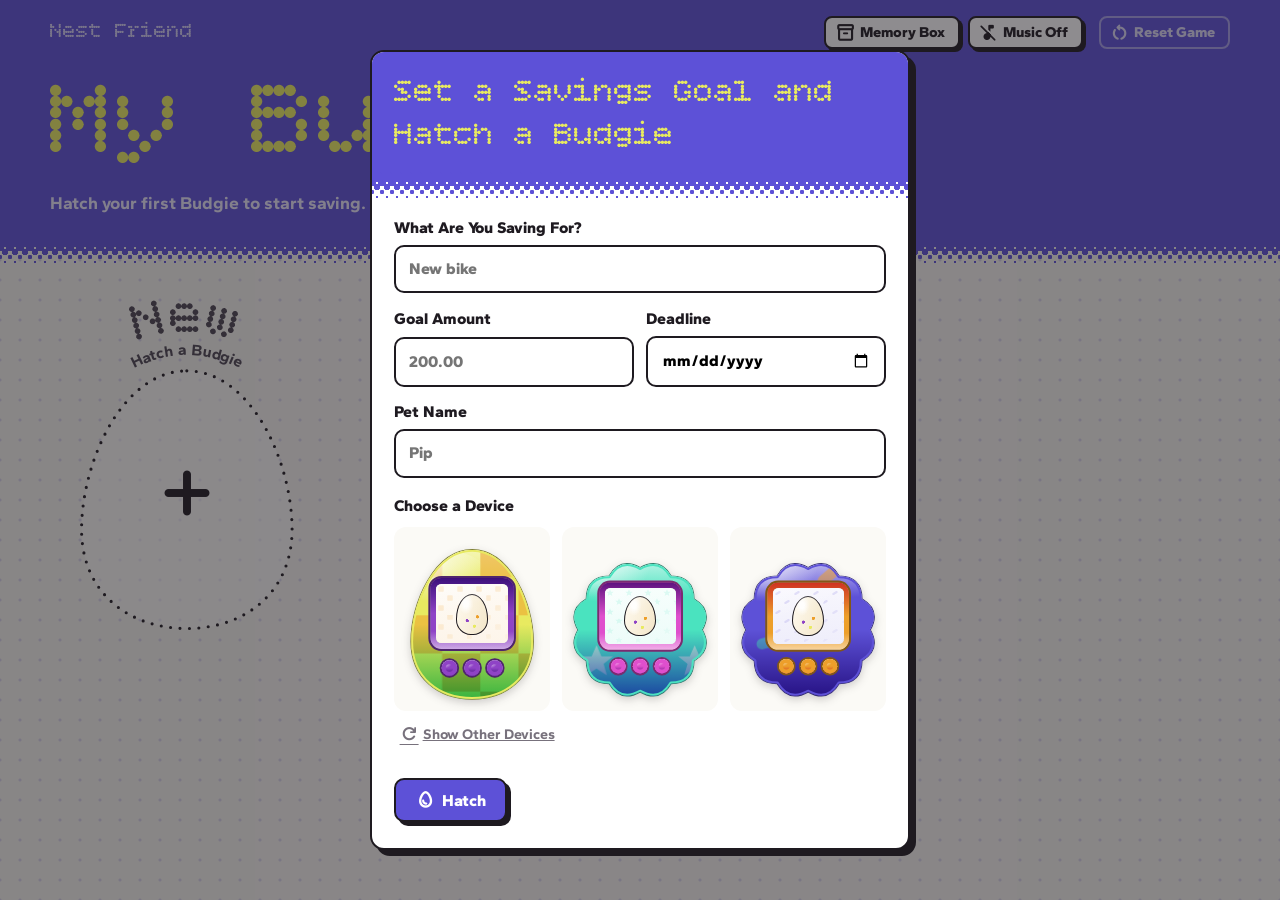
==== commit 035db311: "Rework Budgie shell lighting and accents Add top light and per-colorway multiply shades, restore lar" ====
--- a/index.html
+++ b/index.html
@@ -73,7 +73,7 @@
     </div>
   </div>
 
-  <script src="js/device.js?v=20261008m"></script>
+  <script src="js/device.js?v=20261009r"></script>
   <script src="js/storage.js?v=20261008m"></script>
   <script src="js/finance.js?v=20261007b"></script>
   <script src="js/creature.js?v=20261008m"></script>
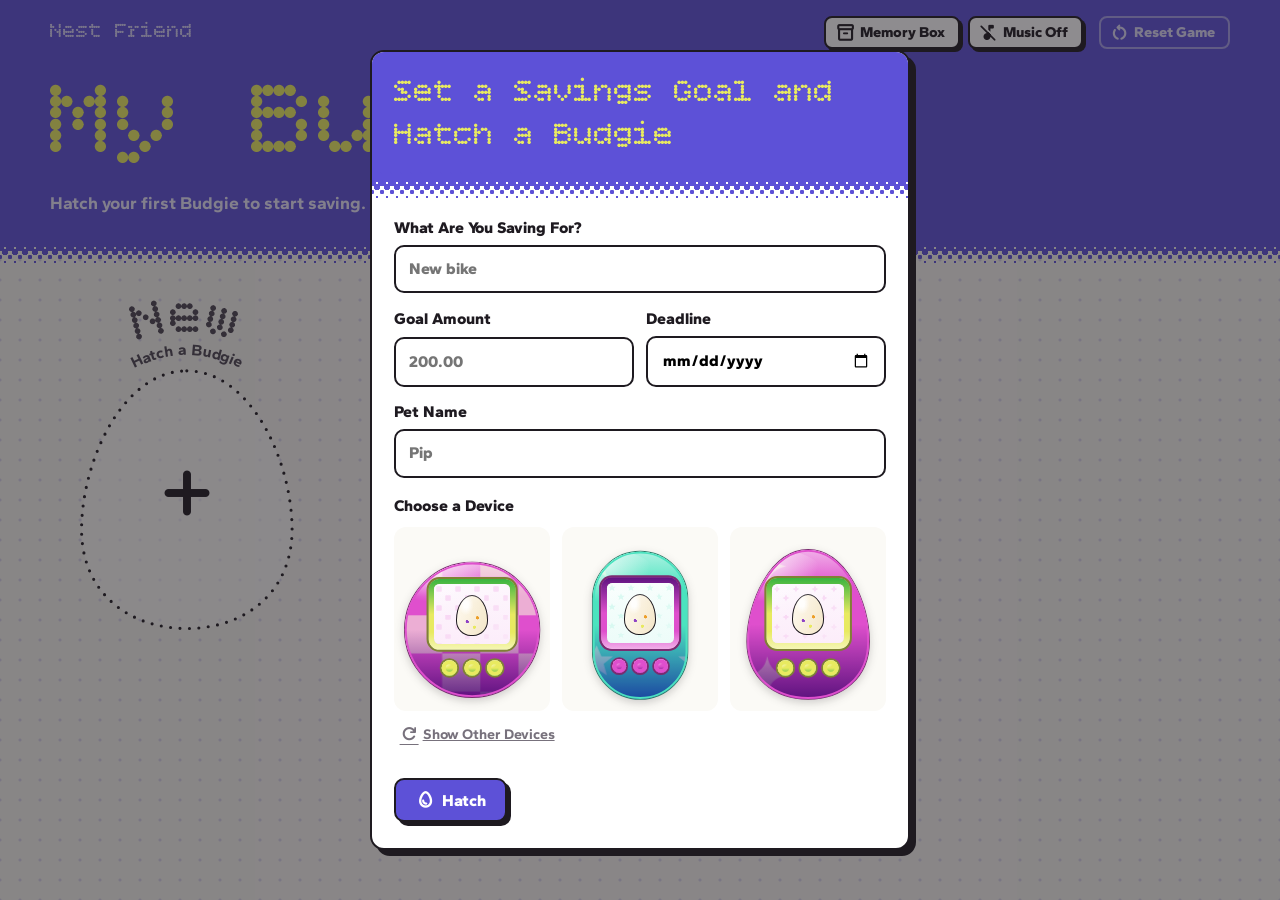
==== commit 01b7d5b5: "Match pet page Budgie shadow to gallery Reuse the same flat oval ground shadow on the pet stage so a" ====
--- a/index.html
+++ b/index.html
@@ -9,7 +9,7 @@
   <link rel="preconnect" href="https://fonts.gstatic.com" crossorigin>
   <link href="https://fonts.googleapis.com/css2?family=Bitcount+Single:wght@400..800&family=Gantari:wght@400..800&display=swap" rel="stylesheet">
   <link href="https://fonts.googleapis.com/css2?family=Material+Symbols+Rounded:opsz,wght,FILL,GRAD@20..48,400..700,0..1,0&display=block" rel="stylesheet">
-  <link rel="stylesheet" href="css/styles.css?v=20261009z">
+  <link rel="stylesheet" href="css/styles.css?v=20261009aa">
 </head>
 <body class="page-gallery">
   <header class="topbar">
--- a/css/styles.css
+++ b/css/styles.css
@@ -493,7 +493,8 @@
 .nestie-card:hover .device, .nestie-card:focus-visible .device { transform: translateY(-6px); }
 .nestie-card:focus-visible { outline: none; }
 /* Flat oval under each Budgie, like a short ground shadow from overhead light. */
-.page-gallery .nestie-card::after {
+.page-gallery .nestie-card::after,
+.page-pet #device-host::after {
   content: "";
   position: absolute;
   left: 50%;
@@ -507,7 +508,8 @@
   filter: blur(3.5px);
   pointer-events: none;
 }
-.page-gallery .nestie-card .device-shell { filter: none; }
+.page-gallery .nestie-card .device-shell,
+.page-pet .device-shell { filter: none; }
 /* Same curved title as the pet page, tucked down onto the device's top edge. */
 .nestie-title { width: 100%; height: auto; overflow: visible; margin-bottom: -3%; position: relative; z-index: 1; transition: transform 0.2s ease; }
 .nestie-card:hover .nestie-title, .nestie-card:focus-visible .nestie-title { transform: translateY(-6px); }
@@ -604,7 +606,12 @@
   padding: 3.5rem 1rem 1rem;
 }
 .pet-stage .back-link { position: absolute; top: 1rem; left: 1rem; }
-#device-host { width: min(100%, calc((100dvh - 4.5rem) / 1.48)); }
+#device-host {
+  position: relative;
+  width: min(100%, calc((100dvh - 4.5rem) / 1.48));
+}
+.page-pet #device-slot,
+.page-pet .device { position: relative; z-index: 1; }
 .pet-title { width: 100%; height: auto; overflow: visible; margin-bottom: -3%; position: relative; z-index: 1; }
 .pet-title-name { font: 400 72px var(--font-display); fill: var(--ink); }
 .pet-title-goal { font: 700 14px var(--font-body); fill: var(--ink-soft); }
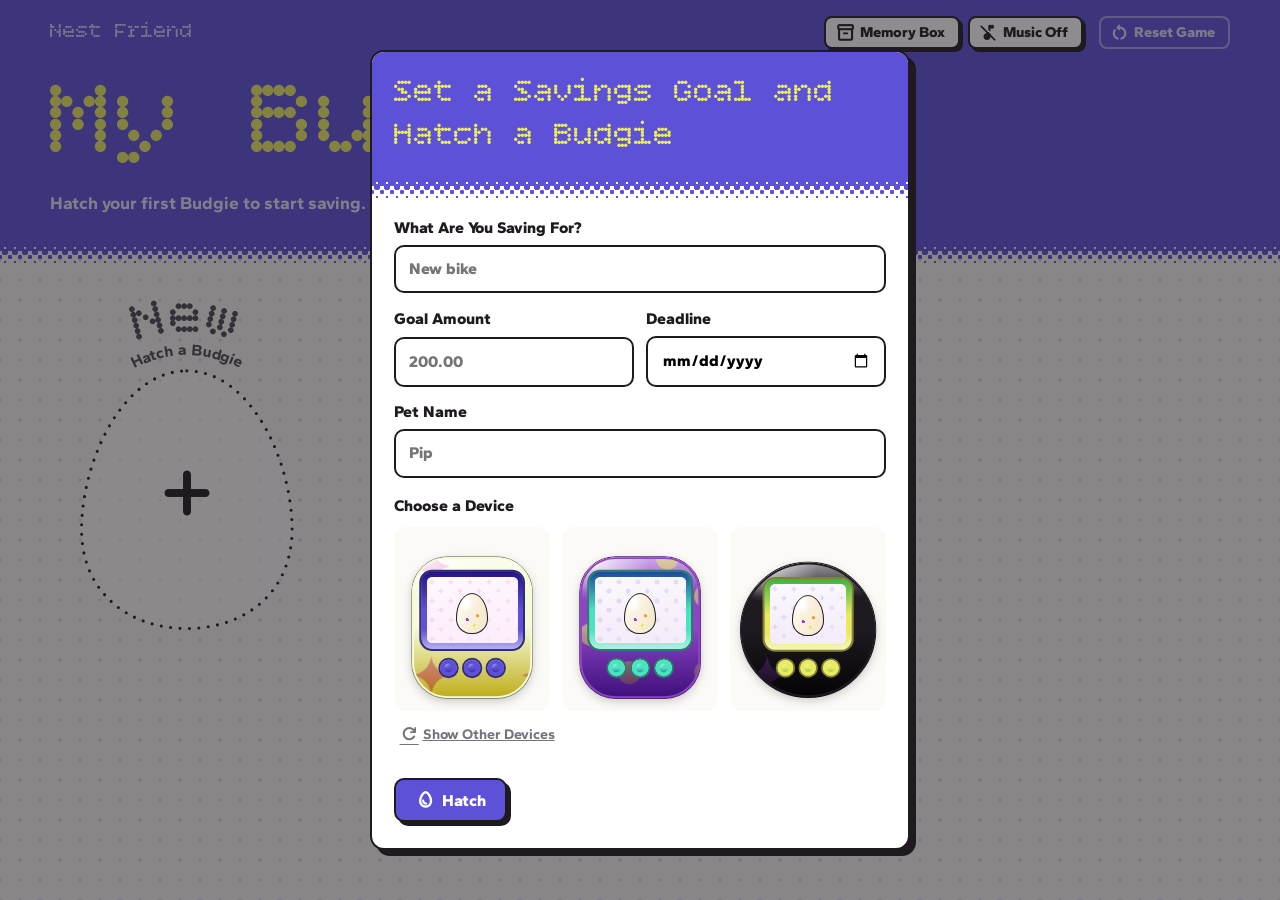
==== commit 4bc3a3fa: "Replace SVG Budgies with palette-locked pixel sprites Each species and stage is now a 64px pixel spr" ====
--- a/index.html
+++ b/index.html
@@ -9,7 +9,7 @@
   <link rel="preconnect" href="https://fonts.gstatic.com" crossorigin>
   <link href="https://fonts.googleapis.com/css2?family=Bitcount+Single:wght@400..800&family=Gantari:wght@400..800&display=swap" rel="stylesheet">
   <link href="https://fonts.googleapis.com/css2?family=Material+Symbols+Rounded:opsz,wght,FILL,GRAD@20..48,400..700,0..1,0&display=block" rel="stylesheet">
-  <link rel="stylesheet" href="css/styles.css?v=20261009aa">
+  <link rel="stylesheet" href="css/styles.css?v=20261010a">
 </head>
 <body class="page-gallery">
   <header class="topbar">
@@ -73,11 +73,11 @@
     </div>
   </div>
 
-  <script src="js/device.js?v=20261009r"></script>
+  <script src="js/device.js?v=20261010a"></script>
   <script src="js/storage.js?v=20261008m"></script>
   <script src="js/finance.js?v=20261007b"></script>
-  <script src="js/creature.js?v=20261008m"></script>
-  <script src="js/gallery.js?v=20261009z"></script>
+  <script src="js/creature.js?v=20261010b"></script>
+  <script src="js/gallery.js?v=20261010a"></script>
   <script src="js/music.js?v=20261008q"></script>
 </body>
 </html>
--- a/css/styles.css
+++ b/css/styles.css
@@ -388,14 +388,19 @@
 
 /* Creature */
 .creature {
+  position: relative;
+  display: block;
   width: 100%;
-  height: auto;
+  aspect-ratio: 1;
   transform-origin: 50% 85%;
 }
+/* Shadow and both sprite frames share one square; each frame shows its half of the sheet. */
+.creature > * { position: absolute; inset: 0; width: 100%; height: 100%; }
+.creature img { object-fit: cover; object-position: 0 0; image-rendering: pixelated; }
+.creature img.rest-face { object-position: 100% 0; }
 .creature.age-baby { scale: .82; }
 .creature.age-teen { scale: .92; }
 .creature.age-adult { scale: 1; }
-.creature.age-elderly { scale: 1.04; }
 .creature-shadow { fill: rgba(30, 26, 32, 0.18); }
 .rest-face { opacity: 0; transition: opacity .15s ease; }
 .creature-wrap.is-happy .creature { animation: creature-bounce 0.7s ease; }
@@ -408,8 +413,6 @@
 .growth-reveal.is-dead .creature-face { opacity: 0; }
 .creature-wrap.is-dead .rest-face,
 .growth-reveal.is-dead .rest-face { opacity: 1; }
-.creature-wrap.is-dead .rest-face text,
-.growth-reveal.is-dead .rest-face text { display: none; }
 .growth-card { text-align: center; }
 .growth-reveal { width: min(240px, 66vw); margin: 0 auto; animation: growth-pop .8s cubic-bezier(.2,.9,.3,1.2); }
 
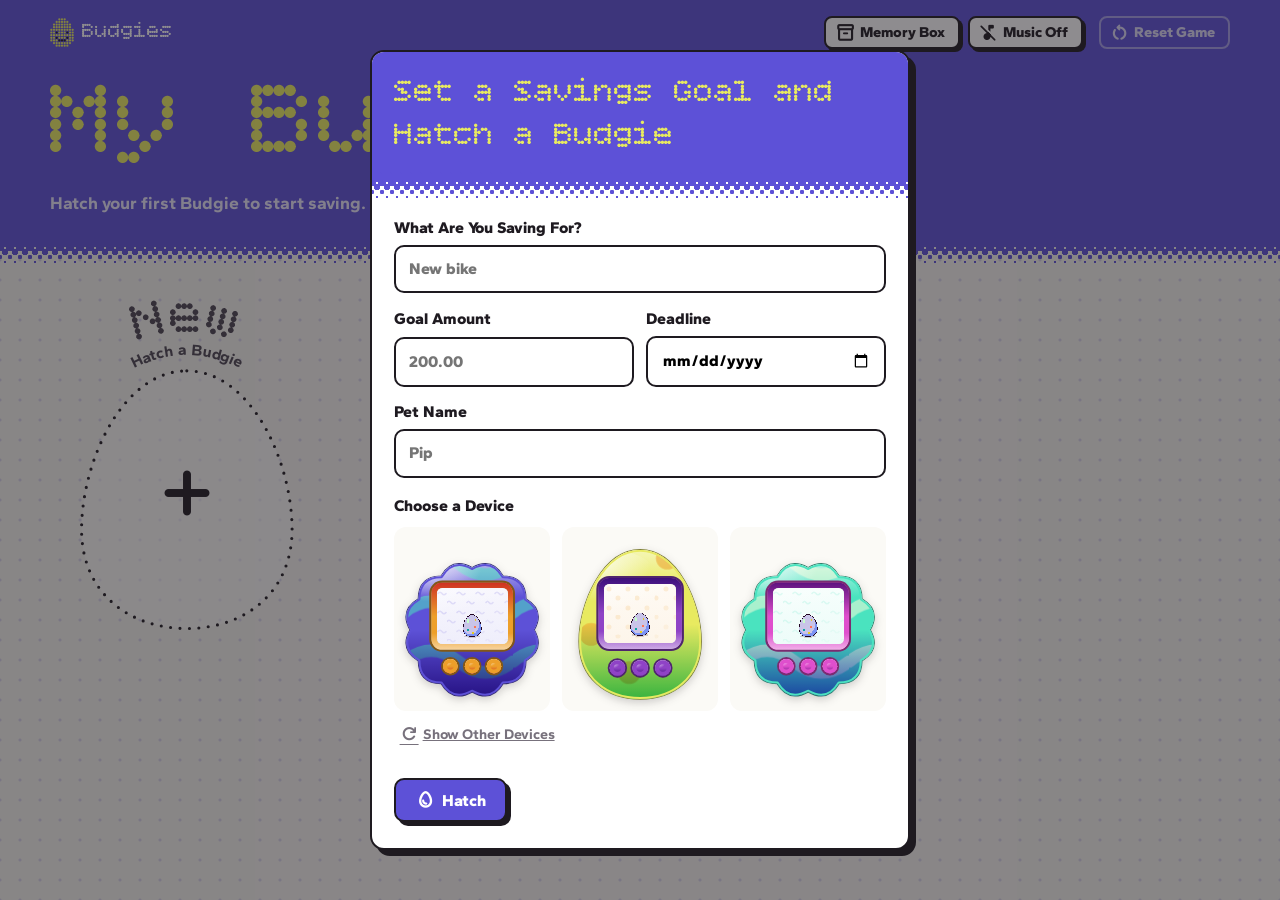
==== commit f1844642: "Add goal progress, completion stamp, dot branding, and pixel egg - Card subtitles show goal progress" ====
--- a/index.html
+++ b/index.html
@@ -9,11 +9,11 @@
   <link rel="preconnect" href="https://fonts.gstatic.com" crossorigin>
   <link href="https://fonts.googleapis.com/css2?family=Bitcount+Single:wght@400..800&family=Gantari:wght@400..800&display=swap" rel="stylesheet">
   <link href="https://fonts.googleapis.com/css2?family=Material+Symbols+Rounded:opsz,wght,FILL,GRAD@20..48,400..700,0..1,0&display=block" rel="stylesheet">
-  <link rel="stylesheet" href="css/styles.css?v=20261010a">
+  <link rel="stylesheet" href="css/styles.css?v=20261010f">
 </head>
 <body class="page-gallery">
   <header class="topbar">
-    <a class="brand" href="index.html">Nest Friend</a>
+    <a class="brand" href="index.html"><img class="brand-mark" src="assets/logo.svg" alt="">Budgies</a>
     <div class="topbar-actions">
       <button type="button" class="pill-btn" id="memory-box-open"><span class="icon" aria-hidden="true">inventory_2</span>Memory Box</button>
       <button type="button" class="pill-btn music-toggle" id="music-toggle" aria-pressed="false" title="Turn the background music on"><span class="icon" aria-hidden="true">music_off</span>Music Off</button>
@@ -73,11 +73,11 @@
     </div>
   </div>
 
-  <script src="js/device.js?v=20261010a"></script>
+  <script src="js/device.js?v=20261010c"></script>
   <script src="js/storage.js?v=20261008m"></script>
   <script src="js/finance.js?v=20261007b"></script>
-  <script src="js/creature.js?v=20261010b"></script>
-  <script src="js/gallery.js?v=20261010a"></script>
+  <script src="js/creature.js?v=20261010c"></script>
+  <script src="js/gallery.js?v=20261010c"></script>
   <script src="js/music.js?v=20261008q"></script>
 </body>
 </html>
--- a/css/styles.css
+++ b/css/styles.css
@@ -83,11 +83,16 @@
   flex: none;
 }
 .brand {
+  display: inline-flex;
+  align-items: center;
+  gap: 0.5rem;
   margin: 0;
   font-size: 2rem;
   text-decoration: none;
   color: var(--ink);
 }
+/* Dot-matrix egg mark: lime dots with an ink face, same grid as the favicon. */
+.brand-mark { width: auto; height: 1.35em; flex: none; }
 .topbar-actions { display: flex; flex-wrap: wrap; gap: 0.5rem; justify-content: flex-end; }
 .back-link {
   display: inline-flex;
@@ -349,8 +354,8 @@
   font-size: 4.6cqw;
   line-height: 1;
 }
-.lcd-hearts { display: flex; gap: 1cqw; }
-.lcd-heart { width: 6cqw; height: auto; fill: rgba(255, 255, 255, 0.6); stroke: var(--ink); stroke-width: 1.4; }
+.lcd-hearts { display: flex; gap: 1.4cqw; }
+.lcd-heart { width: 6.4cqw; height: auto; fill: rgba(30, 26, 32, 0.18); }
 .lcd-heart.is-full { fill: #ff5a4f; }
 .lcd-percent { background: rgba(255, 255, 255, 0.75); border-radius: 1.5cqw; padding: 0.6cqw 1.4cqw; }
 .lcd-pet {
@@ -366,25 +371,12 @@
 .mood-hungry .lcd-scene { filter: saturate(0.5) brightness(0.92); }
 .mood-dead .lcd-scene { filter: grayscale(1) brightness(0.85); }
 
-.lcd-egg-shape {
-  position: absolute;
-  left: 50%;
-  bottom: 14%;
-  width: 24cqw;
-  height: 30cqw;
-  margin-left: -12cqw;
-  border: 0.9cqw solid var(--ink);
-  border-radius: 50% 50% 46% 46% / 62% 62% 38% 38%;
-  background:
-    radial-gradient(ellipse at 30% 22%, rgba(255, 255, 255, 0.9) 0 8%, transparent 25%),
-    radial-gradient(circle at 68% 56%, var(--tangerine) 0 5%, transparent 6%),
-    radial-gradient(circle at 34% 66%, var(--sky) 0 4.5%, transparent 5.5%),
-    radial-gradient(circle at 58% 80%, var(--sun) 0 4%, transparent 5%),
-    linear-gradient(110deg, #fffaf0, #f3e6c8);
-  transform-origin: 50% 90%;
-}
-.lcd-egg-shape.is-shaking { animation: egg-shake 0.35s ease-in-out infinite; }
-.lcd-egg-shape.is-cracking { animation: egg-pop 0.5s ease forwards; }
+/* The unhatched egg sits still, shakes in whole-pixel steps, then shows its crack and pops. */
+.lcd-pet .lcd-egg-sprite { animation: none; }
+.lcd-pet .lcd-egg-sprite.is-shaking { animation: egg-shake 0.3s steps(1) infinite; }
+.lcd-pet .lcd-egg-sprite.is-cracking { animation: egg-shake 0.3s steps(1), egg-pop 0.45s steps(4) 0.3s forwards; }
+.lcd-egg-sprite.is-cracking .creature-face { opacity: 0; }
+.lcd-egg-sprite.is-cracking .rest-face { opacity: 1; }
 
 /* Creature */
 .creature {
@@ -445,7 +437,7 @@
   background: var(--blue);
   padding: 1rem max(1rem, calc((100% - 1180px) / 2)) 0.5rem;
 }
-.page-gallery .brand { font-size: 1.35rem; color: rgba(255, 255, 255, 0.72); }
+.page-gallery .brand { font-size: 1.35rem; color: #fff; }
 /* Reset is destructive, so it sits apart and stays quiet until hovered. */
 .page-gallery .pill-danger {
   margin-left: 0.5rem;
@@ -521,6 +513,44 @@
 .nestie-card.is-dead .device { filter: grayscale(1); transform: rotate(-8deg); }
 .nestie-card.is-dead:hover .device, .nestie-card.is-dead:focus-visible .device { transform: translateY(-6px) rotate(-8deg); }
 .nestie-card.is-dead .pet-title-name, .nestie-card.is-dead .pet-title-goal { fill: var(--muted); }
+/* A finished Budgie sits in a burst of halftone dots with a "Goal met" stamp on its corner. */
+.nestie-card.is-complete::before {
+  content: "";
+  position: absolute;
+  left: -6%;
+  right: -6%;
+  top: 14%;
+  aspect-ratio: 1;
+  z-index: 0;
+  background: radial-gradient(circle, var(--blue) 2.2px, transparent 2.8px) 0 0 / 11px 11px;
+  -webkit-mask: radial-gradient(closest-side, #000 30%, transparent);
+          mask: radial-gradient(closest-side, #000 30%, transparent);
+  animation: complete-burst 6s ease-in-out infinite;
+  pointer-events: none;
+}
+.nestie-stamp {
+  position: absolute;
+  top: 52%;
+  right: -2%;
+  z-index: 2;
+  display: grid;
+  place-items: center;
+  width: 4.6rem;
+  aspect-ratio: 1;
+  border-radius: 50%;
+  background: var(--sun);
+  border: 3px dotted var(--ink);
+  outline: 3px solid var(--sun);
+  box-shadow: 3px 3px 0 3px var(--ink);
+  font: 400 1.05rem/0.95 var(--font-display);
+  color: var(--blue-deep);
+  text-align: center;
+  text-transform: uppercase;
+  transform: rotate(12deg);
+  transition: transform 0.2s ease;
+}
+.nestie-card:hover .nestie-stamp, .nestie-card:focus-visible .nestie-stamp { transform: translateY(-6px) rotate(12deg); }
+.lcd.is-complete .lcd-percent { background: var(--sun); color: var(--blue-deep); }
 /* Cards are smaller than the pet page, so the goal line needs a bigger size to stay readable. */
 .nestie-title .pet-title-goal { font-size: 20px; }
 .nestie-new {
@@ -789,6 +819,10 @@
   from { opacity: 0; transform: translateY(12px); }
   to { opacity: 1; transform: none; }
 }
+@keyframes complete-burst {
+  0%, 100% { transform: scale(1); opacity: 1; }
+  50% { transform: scale(1.05); opacity: 0.8; }
+}
 @keyframes creature-bounce {
   0%, 100% { transform: translateY(0); }
   35% { transform: translateY(-14px) scale(1.04); }
@@ -798,8 +832,8 @@
   50% { transform: translateY(-4%); }
 }
 @keyframes egg-shake {
-  0%, 100% { transform: rotate(-6deg); }
-  50% { transform: rotate(6deg); }
+  0%, 100% { transform: translateX(-3%); }
+  50% { transform: translateX(3%); }
 }
 @keyframes egg-pop {
   from { transform: scale(1); opacity: 1; }
@@ -821,6 +855,7 @@
   .device-choice { padding: 0.4rem 0.2rem 0.3rem; }
   .field-pair { grid-template-columns: 1fr; }
   .nestie-grid { grid-template-columns: repeat(2, minmax(0, 1fr)); gap: 1.5rem 0.9rem; }
+  .nestie-stamp { width: 3.1rem; top: 60%; right: -5%; font-size: 0.72rem; border-width: 2px; outline-width: 2px; box-shadow: 2px 2px 0 2px var(--ink); }
   .memory-stages { grid-template-columns: repeat(2, minmax(90px, 1fr)); }
   .topbar { flex-wrap: wrap; }
 }
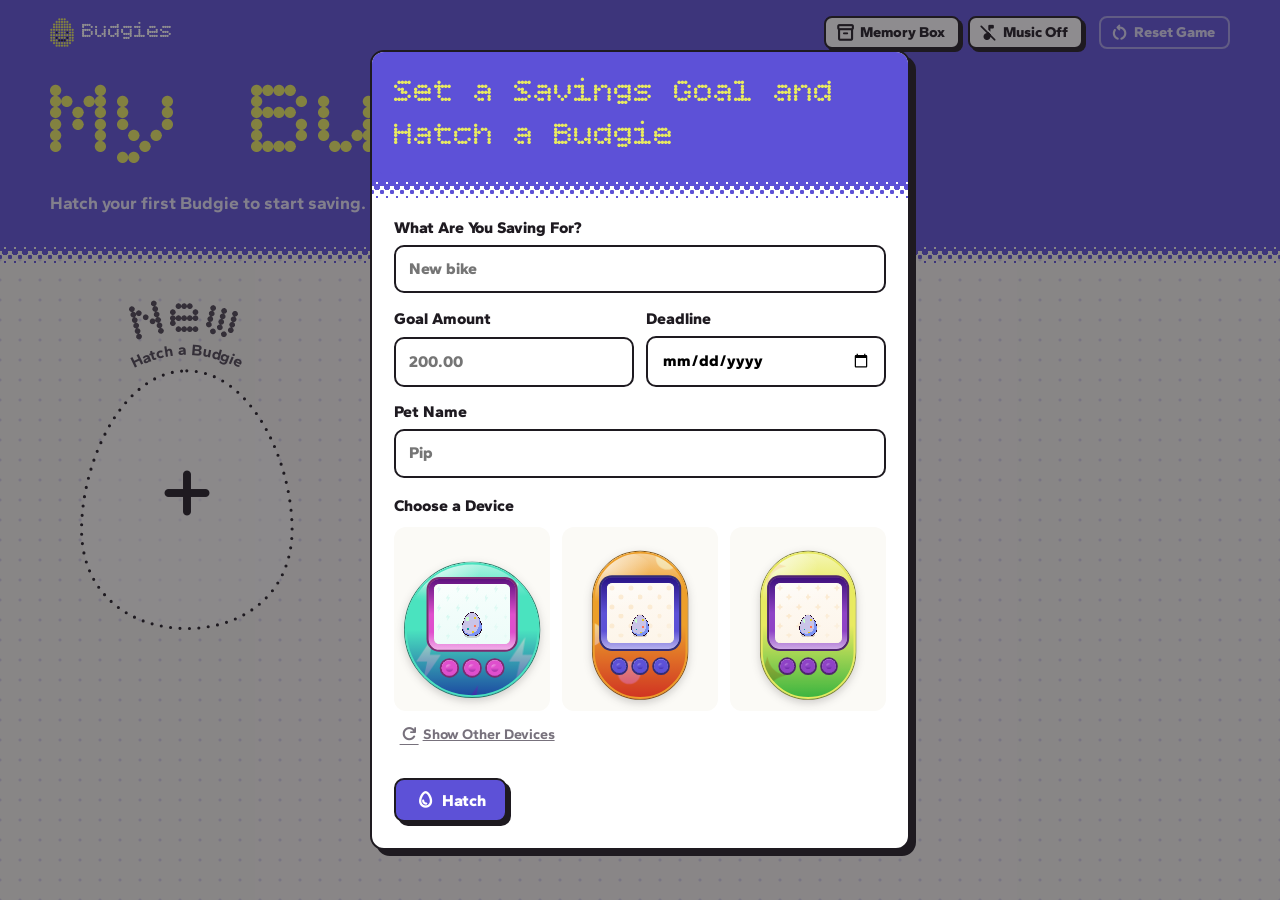
==== commit ae504d3c: "Show hunger and danger on the gallery and simplify hunger rules Gallery cards now carry a sticker wh" ====
--- a/index.html
+++ b/index.html
@@ -9,7 +9,7 @@
   <link rel="preconnect" href="https://fonts.gstatic.com" crossorigin>
   <link href="https://fonts.googleapis.com/css2?family=Bitcount+Single:wght@400..800&family=Gantari:wght@400..800&display=swap" rel="stylesheet">
   <link href="https://fonts.googleapis.com/css2?family=Material+Symbols+Rounded:opsz,wght,FILL,GRAD@20..48,400..700,0..1,0&display=block" rel="stylesheet">
-  <link rel="stylesheet" href="css/styles.css?v=20261010f">
+  <link rel="stylesheet" href="css/styles.css?v=20261011d">
 </head>
 <body class="page-gallery">
   <header class="topbar">
@@ -73,11 +73,11 @@
     </div>
   </div>
 
-  <script src="js/device.js?v=20261010c"></script>
+  <script src="js/device.js?v=20261011b"></script>
   <script src="js/storage.js?v=20261008m"></script>
-  <script src="js/finance.js?v=20261007b"></script>
-  <script src="js/creature.js?v=20261010c"></script>
-  <script src="js/gallery.js?v=20261010c"></script>
+  <script src="js/finance.js?v=20261011d"></script>
+  <script src="js/creature.js?v=20261011d"></script>
+  <script src="js/gallery.js?v=20261011b"></script>
   <script src="js/music.js?v=20261008q"></script>
 </body>
 </html>
--- a/css/styles.css
+++ b/css/styles.css
@@ -551,6 +551,35 @@
 }
 .nestie-card:hover .nestie-stamp, .nestie-card:focus-visible .nestie-stamp { transform: translateY(-6px) rotate(12deg); }
 .lcd.is-complete .lcd-percent { background: var(--sun); color: var(--blue-deep); }
+/* A Budgie that needs attention wears a sticker across its buttons. Hungry is orange; starving
+   or a close deadline can end the pet, so those turn red and the device fidgets. */
+.nestie-alert {
+  position: absolute;
+  left: 50%;
+  bottom: 6%;
+  z-index: 2;
+  display: inline-flex;
+  align-items: center;
+  gap: 0.3rem;
+  max-width: 92%;
+  padding: 0.3rem 0.75rem 0.3rem 0.5rem;
+  border: var(--line) solid var(--ink);
+  border-radius: 8px;
+  box-shadow: 3px 3px 0 var(--ink);
+  background: var(--card);
+  color: var(--ink);
+  font: 800 0.92rem var(--font-body);
+  white-space: nowrap;
+  transform: translateX(-50%) rotate(-4deg);
+  transition: transform 0.2s ease;
+}
+.nestie-alert .icon { font-variation-settings: "FILL" 1, "wght" 600, "GRAD" 0, "opsz" 24; }
+.nestie-card:hover .nestie-alert, .nestie-card:focus-visible .nestie-alert { transform: translateX(-50%) translateY(-6px) rotate(-4deg); }
+.nestie-card.is-hungry .nestie-alert { background: var(--tangerine); }
+.nestie-card.is-danger .nestie-alert { background: var(--danger); color: #fff; }
+.nestie-card.is-dead .nestie-alert { background: #e4e2e6; color: var(--ink-soft); }
+.nestie-card.is-danger .device { transform-origin: 50% 90%; animation: device-worry 2.6s ease-in-out infinite; }
+@keyframes device-worry { 0%, 64%, 100% { rotate: 0deg; } 70% { rotate: -3deg; } 76% { rotate: 3deg; } 82% { rotate: -2deg; } 88% { rotate: 1deg; } }
 /* Cards are smaller than the pet page, so the goal line needs a bigger size to stay readable. */
 .nestie-title .pet-title-goal { font-size: 20px; }
 .nestie-new {
@@ -698,6 +727,40 @@
 .goal-deadline { margin: 0.6rem 0 0; font-weight: 600; color: var(--ink-soft); }
 .meter-top { display: flex; justify-content: space-between; align-items: baseline; margin-bottom: 0.45rem; }
 .meter-top .section-label { margin: 0; }
+.meter-label { display: flex; align-items: center; gap: 0.4rem; }
+.info-btn {
+  display: grid;
+  place-items: center;
+  width: 1.7rem;
+  height: 1.7rem;
+  padding: 0;
+  border: var(--line) solid var(--ink);
+  border-radius: 50%;
+  background: var(--card);
+  color: var(--ink);
+  box-shadow: 2px 2px 0 var(--ink);
+  cursor: pointer;
+  transition: transform 0.12s ease, box-shadow 0.12s ease;
+}
+.info-btn .icon { font-size: 1.05rem; }
+.info-btn:hover { transform: translate(-1px, -1px); box-shadow: 3px 3px 0 var(--ink); background: var(--sun); }
+.info-btn:active { transform: translate(1px, 1px); box-shadow: 1px 1px 0 var(--ink); }
+/* Hunger rules: one icon chip per question, the question over a short answer. */
+.rule-list { list-style: none; margin: 0; padding: 0; display: grid; gap: 0.95rem; }
+.rule-list li { display: grid; grid-template-columns: auto 1fr; gap: 0.8rem; align-items: start; }
+.rule-icon {
+  display: grid;
+  place-items: center;
+  width: 2.4rem;
+  height: 2.4rem;
+  border: var(--line) solid var(--ink);
+  border-radius: 10px;
+  background: var(--sun-soft);
+  box-shadow: 2px 2px 0 var(--ink);
+}
+.rule-list li:nth-child(2) .rule-icon, .rule-list li:nth-child(4) .rule-icon { background: #ffd9de; }
+.rule-list strong { display: block; font-weight: 800; margin-top: 0.1rem; }
+.rule-list p { margin: 0.15rem 0 0; color: var(--ink-soft); line-height: 1.45; }
 .meter-top > span { font: 400 2.2rem var(--font-display); line-height: 1; }
 .meter-track { height: 14px; border: var(--line) solid var(--ink); border-radius: 6px; background: #fff; overflow: hidden; }
 .meter-fill { height: 100%; width: 0%; background: var(--teal); transition: width 0.45s ease; }
@@ -855,6 +918,7 @@
   .device-choice { padding: 0.4rem 0.2rem 0.3rem; }
   .field-pair { grid-template-columns: 1fr; }
   .nestie-grid { grid-template-columns: repeat(2, minmax(0, 1fr)); gap: 1.5rem 0.9rem; }
+  .nestie-alert { font-size: 0.74rem; padding: 0.2rem 0.5rem 0.2rem 0.35rem; gap: 0.2rem; box-shadow: 2px 2px 0 var(--ink); }
   .nestie-stamp { width: 3.1rem; top: 60%; right: -5%; font-size: 0.72rem; border-width: 2px; outline-width: 2px; box-shadow: 2px 2px 0 2px var(--ink); }
   .memory-stages { grid-template-columns: repeat(2, minmax(90px, 1fr)); }
   .topbar { flex-wrap: wrap; }
